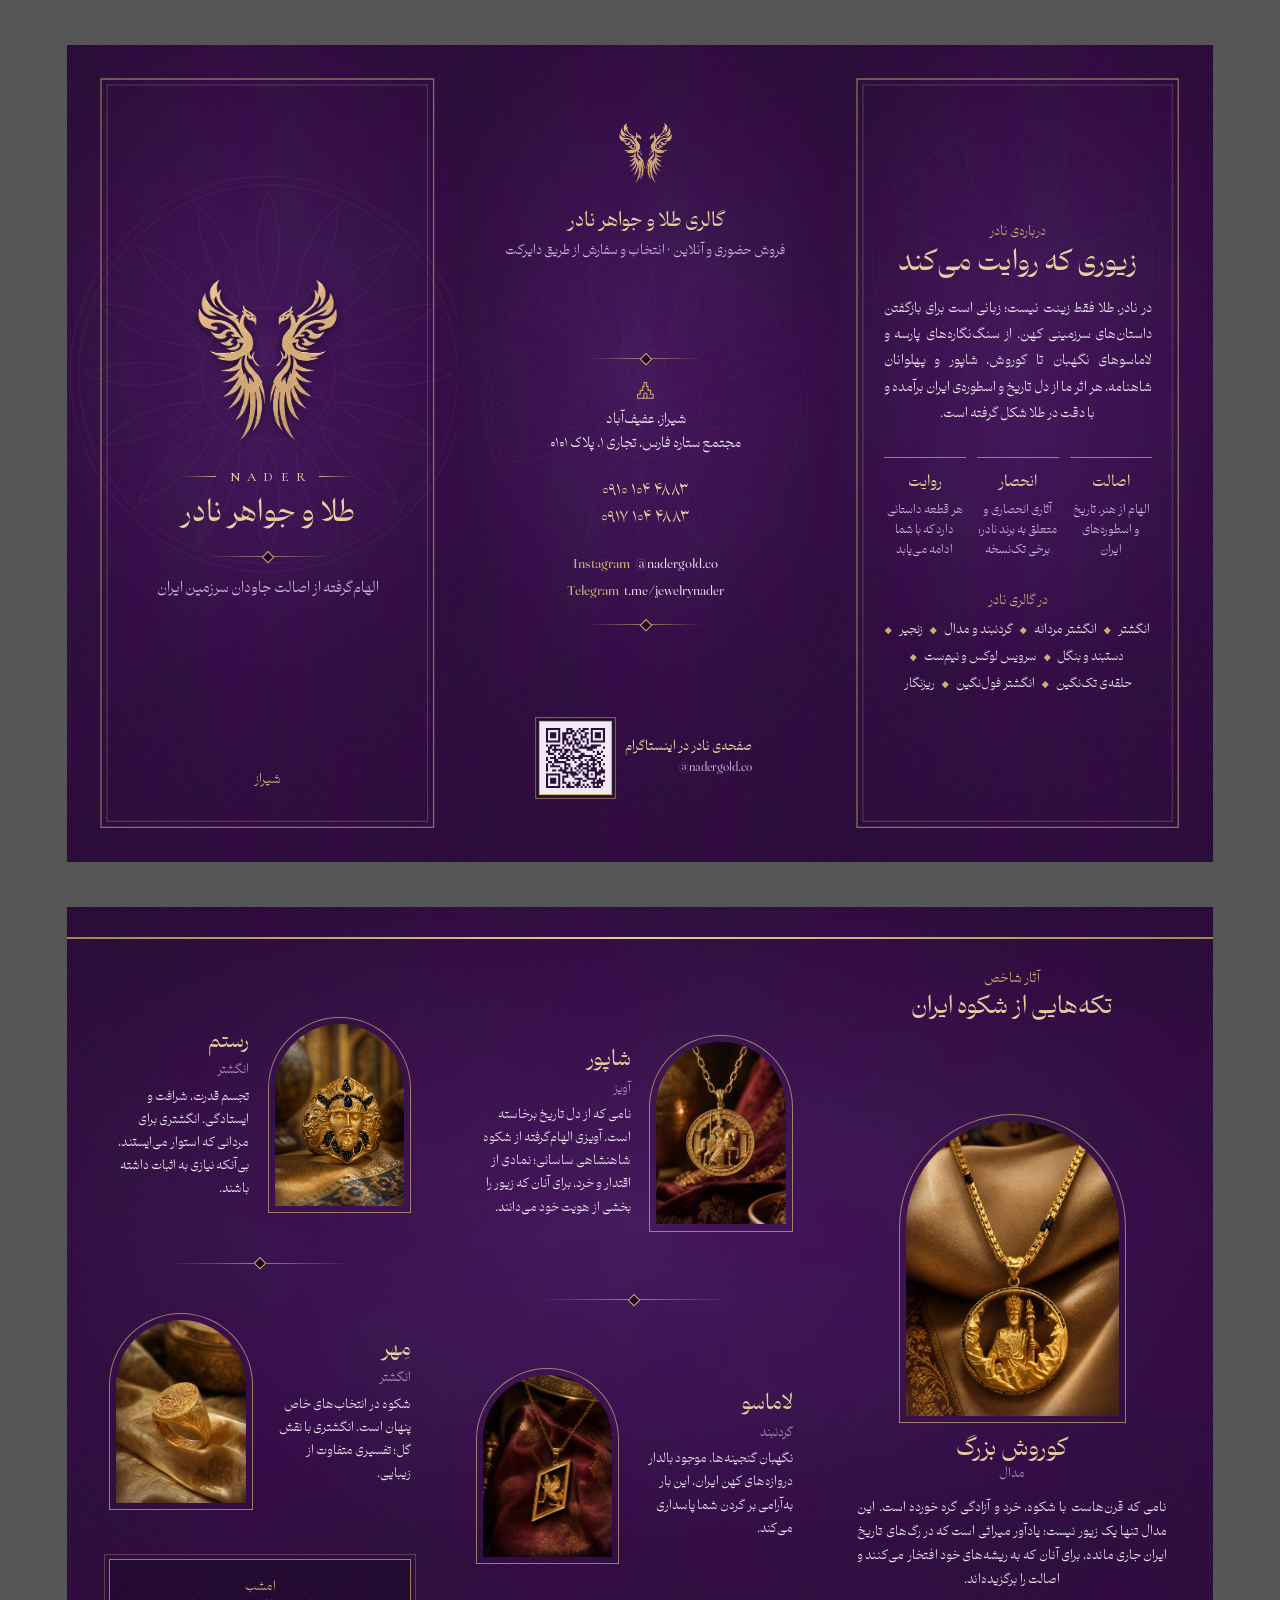
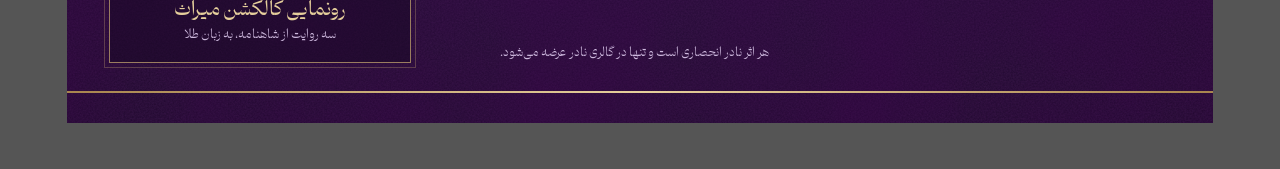
==== brand-brochure/brand.html @ 566d72b9 "Purple brand brochure: A4 tri-fold introducing Nader, its approach and signature pieces Co-Authored-" ====
<!doctype html>
<html lang="fa" dir="rtl">
<head>
<meta charset="utf-8">
<title>طلا و جواهر نادر — بروشور معرفی برند</title>
<!--
  Brand brochure · royal purple · tri-fold (roll fold) · A4 landscape 297 × 210 mm + 3 mm bleed.
  Panels (trim, left → right as the sheet lies on the table):
    OUTSIDE:  front cover 100 | back 100 | inner flap 97
    INSIDE:   panel ۳ 97      | panel ۲ 100 | panel ۱ 100
  Copy lives in content.js. Add ?guides to the URL to see trim / fold lines.
  Print rules baked in: Doran Regular/Medium only, nothing under 8.5 pt, hairlines ≥ 0.3 mm.
-->
<style>
  @font-face { font-family: "Doran"; src: url("../assets/fonts/Doran-Regular.woff2") format("woff2"); font-weight: 400; }
  @font-face { font-family: "Doran"; src: url("../assets/fonts/Doran-Medium.woff2") format("woff2"); font-weight: 500; }
  @font-face { font-family: "Cormorant"; src: url("../assets/fonts/Cormorant-Medium-subset.woff2") format("woff2"); font-weight: 500; }

  @page { size: 303mm 216mm; margin: 0; }

  :root {
    --b: 3mm;
    --plum-950: #150720;
    --plum-900: #1d0a2b;
    --plum-800: #2a1040;
    --lilac: #cdb8dd;
    --lilac-dim: #a893bb;
    --pearl: #f1e9f3;
    --gold: #cdae74;
    --gold-light: #e6cf9c;
    --gold-deep: #a8854e;
    --gold-line: rgba(205, 174, 116, .7);
  }
  * { box-sizing: border-box; margin: 0; padding: 0; }
  address { font-style: normal; }
  html, body { background: #555; }
  body { font-family: "Doran", sans-serif; font-weight: 400; color: var(--pearl); -webkit-print-color-adjust: exact; print-color-adjust: exact; }
  @media screen { body { display: grid; gap: 12mm; padding: 12mm; justify-content: center; } }

  .sheet { position: relative; width: 303mm; height: 216mm; overflow: hidden; break-after: page; }
  .sheet:last-child { break-after: auto; }
  .panel { position: absolute; top: 0; height: 216mm; overflow: hidden; }

  .velvet { background:
      radial-gradient(85% 60% at 50% 38%, rgba(120, 60, 160, .35), transparent 70%),
      radial-gradient(120% 90% at 50% 50%, var(--plum-800) 0%, var(--plum-900) 60%, var(--plum-950) 100%); }
  .grain { position: absolute; inset: 0; pointer-events: none; }
  .grain svg { display: block; width: 100%; height: 100%; }
  .watermark { position: absolute; pointer-events: none; background: var(--rosette) center / contain no-repeat; opacity: .07; }

  .latin { font-family: "Cormorant", serif; font-weight: 500; direction: ltr; letter-spacing: .55em; }
  .tracked { display: flex; align-items: center; justify-content: center; gap: 3.5mm; }
  .tracked span { margin-right: -.55em; }
  .tracked i { display: block; width: 9mm; height: .3mm; background: linear-gradient(90deg, transparent, var(--gold)); }
  .tracked i:last-child { background: linear-gradient(90deg, var(--gold), transparent); }
  .rule { position: relative; height: .3mm; background: linear-gradient(90deg, transparent, var(--gold-line), transparent); }
  .rule::after { content: ""; position: absolute; left: 50%; top: 50%; width: 1.8mm; height: 1.8mm; translate: -50% -50%; rotate: 45deg; border: .3mm solid var(--gold); background: var(--plum-900); }
  .eyebrow { font-size: 9.5pt; color: var(--gold); }
  .glyph { display: block; width: 5.5mm; height: 5.5mm; color: var(--gold); }
  .glyph svg { width: 100%; height: 100%; display: block; }
  .glyph svg * { stroke-width: 1.6; }

  .frame { position: absolute; pointer-events: none; }
  .frame svg { position: absolute; inset: 0; width: 100%; height: 100%; overflow: visible; }
  .frame rect { fill: none; vector-effect: non-scaling-stroke; }
  .frame .o { stroke: rgba(205, 174, 116, .6); stroke-width: 1.3; }
  .frame .i { stroke: rgba(205, 174, 116, .28); stroke-width: 1.1; }

  /* Persian arch photo frame */
  .arch { position: relative; padding: 1.6mm; border: .35mm solid var(--gold-line); border-radius: 999mm 999mm 2mm 2mm; }
  .arch .ph { position: relative; width: 100%; height: 100%; overflow: hidden; border-radius: 999mm 999mm 1mm 1mm; background: var(--plum-950); }
  .arch img { display: block; width: 100%; height: 100%; object-fit: cover; }
  .arch .ph::after { content: ""; position: absolute; inset: 0; box-shadow: inset 0 0 6mm rgba(21, 7, 32, .55); }

  /* OUTSIDE · cover */
  .p-cover { left: 0; width: 103mm; }
  .p-cover .frame { left: calc(var(--b) + 6mm); right: 6mm; top: calc(var(--b) + 6mm); bottom: calc(var(--b) + 6mm); }
  .p-cover .watermark { left: calc(var(--b) - 5mm); top: 32mm; width: 110mm; height: 110mm; }
  .cover-body { position: absolute; left: var(--b); width: 100mm; top: 0; bottom: 0; display: grid; justify-items: center; align-content: center; text-align: center; padding-bottom: 8mm; }
  .cover-logo { width: 40mm; filter: sepia(.1) saturate(.85) brightness(1.02) drop-shadow(0 .8mm 1.2mm rgba(0,0,0,.5)); }
  .cover-latin { font-size: 10pt; color: var(--gold-light); margin-top: 6mm; }
  .cover-house { font-weight: 500; font-size: 21pt; line-height: 1.4; color: var(--gold-light); margin-top: 2.5mm; }
  .cover-body .rule { width: 34mm; margin: 6mm 0 5mm; }
  .cover-tag { font-size: 10.5pt; line-height: 1.9; color: var(--lilac); max-width: 70mm; }
  .cover-city { position: absolute; bottom: calc(var(--b) + 16mm); left: var(--b); width: 100mm; text-align: center; font-size: 9.5pt; color: var(--gold); }

  /* OUTSIDE · back (contact) */
  .p-back { left: 103mm; width: 100mm; }
  .p-back .watermark { left: 5mm; top: 50mm; width: 90mm; height: 90mm; opacity: .05; }
  .back-body { position: absolute; inset: calc(var(--b) + 17mm) 12mm calc(var(--b) + 15mm); display: grid; grid-template-rows: auto 1fr auto; justify-items: center; text-align: center; }
  .back-logo { width: 15mm; filter: sepia(.1) saturate(.85); }
  .back-title { font-weight: 500; font-size: 14pt; color: var(--gold-light); margin-top: 3mm; }
  .back-note { font-size: 9.5pt; color: var(--lilac); margin-top: 1mm; }
  .back-info { align-self: center; display: grid; gap: 5.5mm; justify-items: center; width: 100%; }
  .back-info .rule { width: 30mm; }
  .info { display: grid; justify-items: center; gap: 1.8mm; }
  .info-lines { font-size: 10pt; line-height: 1.85; color: var(--pearl); }
  .info-lines span { display: block; }
  .phones { font-size: 12pt; font-weight: 500; color: var(--gold-light); line-height: 1.7; direction: ltr; unicode-bidi: isolate; }
  .phones span { display: block; }
  .handles { display: grid; gap: 1.2mm; font-size: 10pt; direction: ltr; color: var(--pearl); }
  .handles b { font-weight: 500; color: var(--gold); margin-right: 1.5mm; }
  .back-qr { display: grid; grid-template-columns: auto auto; align-items: center; gap: 3.5mm; }
  .qr-plate { width: 19mm; height: 19mm; padding: 1.6mm; background: var(--pearl); box-shadow: 0 0 0 .3mm var(--gold), 0 0 0 1mm var(--plum-900), 0 0 0 1.3mm rgba(205,174,116,.55); }
  .qr-plate img { width: 100%; height: 100%; display: block; }
  .qr-cap { font-size: 9pt; line-height: 1.8; color: var(--lilac); text-align: right; }
  .qr-cap b { display: block; font-weight: 500; font-size: 9.5pt; color: var(--gold-light); }

  /* OUTSIDE · inner flap (about) */
  .p-flap { left: 203mm; width: 100mm; }
  .p-flap .frame { left: 6mm; right: calc(var(--b) + 6mm); top: calc(var(--b) + 6mm); bottom: calc(var(--b) + 6mm); }
  .p-flap .watermark { left: 8mm; top: 18mm; width: 80mm; height: 80mm; opacity: .05; }
  .flap-body { position: absolute; left: 13mm; right: calc(var(--b) + 13mm); top: calc(var(--b) + 16mm); bottom: calc(var(--b) + 14mm); display: grid; align-content: center; gap: 8mm; text-align: center; justify-items: center; }
  .flap-title { font-weight: 500; font-size: 20pt; line-height: 1.4; color: var(--gold-light); margin-top: 1mm; }
  .flap-text { font-size: 9.6pt; line-height: 2.05; text-align: justify; text-align-last: center; color: var(--pearl); margin-top: 3.5mm; }
  .pillars { width: 100%; display: grid; grid-template-columns: repeat(3, 1fr); gap: 3mm; }
  .pillar { display: grid; justify-items: center; align-content: start; gap: 1.6mm; padding-top: 3mm; border-top: .3mm solid var(--gold-line); }
  .pillar b { font-weight: 500; font-size: 11pt; color: var(--gold-light); }
  .pillar span { font-size: 8.6pt; line-height: 1.75; color: var(--lilac); }
  .range-title { font-size: 9.5pt; color: var(--gold); margin-bottom: 2.5mm; }
  .range { display: flex; flex-wrap: wrap; justify-content: center; gap: 1.8mm 2.2mm; font-size: 9pt; color: var(--pearl); }
  .range span { display: inline-flex; align-items: center; gap: 2.2mm; }
  .range span:not(:last-child)::after { content: ""; width: 1.2mm; height: 1.2mm; rotate: 45deg; background: var(--gold); }

  /* INSIDE */
  .p1 { left: 200mm; width: 103mm; }
  .p2 { left: 100mm; width: 100mm; }
  .p3 { left: 0; width: 100mm; }
  .in-body { position: absolute; top: calc(var(--b) + 13mm); bottom: calc(var(--b) + 13mm); display: grid; }
  .p1 .in-body { left: 9mm; right: calc(var(--b) + 9mm); }
  .p2 .in-body { left: 8mm; right: 8mm; }
  .p3 .in-body { left: calc(var(--b) + 8mm); right: 9mm; }
  .inside-edge { position: absolute; left: 0; right: 0; height: .5mm; background: linear-gradient(90deg, var(--gold-deep), var(--gold-light) 50%, var(--gold-deep)); }

  .p1 .in-body { grid-template-rows: auto auto 1fr; justify-items: center; text-align: center; }
  .in-title { font-weight: 500; font-size: 17pt; line-height: 1.4; color: var(--gold-light); margin-top: 1mm; }
  .hero { display: grid; justify-items: center; align-content: center; gap: 3mm; }
  .hero .arch { width: 60mm; height: 82mm; margin-top: 5mm; }
  .p-name { font-weight: 500; font-size: 17pt; line-height: 1.3; color: var(--gold-light); }
  .p-type { font-size: 9pt; color: var(--lilac-dim); }
  .p-text { font-size: 9.3pt; line-height: 1.95; color: var(--pearl); text-align: justify; text-align-last: center; }

  .pair { grid-template-rows: 1fr auto 1fr auto; align-items: center; }
  .item { display: grid; grid-template-columns: 38mm 1fr; gap: 5mm; align-items: center; }
  .item.flip { grid-template-columns: 1fr 38mm; }
  .item.flip .arch { order: 2; }
  .item .arch { width: 38mm; height: 52mm; }
  .item .txt { display: grid; gap: 1.5mm; text-align: right; }
  .item .p-name { font-size: 15pt; }
  .item .p-text { text-align: right; text-align-last: right; font-size: 9.1pt; line-height: 1.9; }
  .pair > .rule { width: 60%; justify-self: center; }

  .closing { justify-self: center; text-align: center; font-size: 9pt; color: var(--lilac); padding-top: 3mm; }
  .teaser { justify-self: stretch; text-align: center; padding: 4.5mm 4mm; border: .35mm solid var(--gold-line); outline: .3mm solid rgba(205,174,116,.3); outline-offset: 1.2mm; background: rgba(21, 7, 32, .45); }
  .teaser .eyebrow { font-size: 9pt; }
  .teaser-title { font-weight: 500; font-size: 14pt; color: var(--gold-light); line-height: 1.5; }
  .teaser-sub { font-size: 9pt; color: var(--lilac); }

  .guides .sheet::after { content: ""; position: absolute; inset: var(--b); outline: .2mm dashed rgba(0,200,255,.8); z-index: 50; }
  .fold { display: none; }
  .guides .fold { display: block; position: absolute; top: 0; bottom: 0; border-left: .25mm dashed rgba(255,80,160,.9); z-index: 50; }
</style>
</head>
<body>

<!-- OUTSIDE -->
<section class="sheet">
  <div class="panel p-cover velvet">
    <div class="grain" data-grain></div>
    <div class="watermark"></div>
    <div class="frame" data-frame></div>
    <div class="cover-body">
      <img class="cover-logo" data-logo alt="نادر">
      <p class="cover-latin latin tracked"><i></i><span data-t="cover.latin"></span><i></i></p>
      <h1 class="cover-house" data-t="cover.house"></h1>
      <span class="rule"></span>
      <p class="cover-tag" data-t="cover.tagline"></p>
    </div>
    <p class="cover-city" data-t="cover.city"></p>
  </div>

  <div class="panel p-back velvet">
    <div class="grain" data-grain></div>
    <div class="watermark"></div>
    <div class="back-body">
      <div>
        <img class="back-logo" data-logo alt="">
        <p class="back-title" data-t="contact.title"></p>
        <p class="back-note"><span data-t="contact.note"></span> · <span data-t="contact.order"></span></p>
      </div>
      <div class="back-info">
        <span class="rule"></span>
        <div class="info"><span class="glyph" data-glyph="gate"></span><address class="info-lines" data-lines="contact.address"></address></div>
        <div class="info"><p class="phones" data-lines="contact.phones"></p></div>
        <div class="handles">
          <span><b>Instagram</b>@<span data-t="contact.instagram"></span></span>
          <span><b>Telegram</b><span data-t="contact.telegram"></span></span>
        </div>
        <span class="rule"></span>
      </div>
      <div class="back-qr">
        <p class="qr-cap"><b data-t="contact.qrCaption"></b><bdi dir="ltr">@<span data-t="contact.instagram"></span></bdi></p>
        <div class="qr-plate"><img src="img/qr-instagram.svg" alt="QR"></div>
      </div>
    </div>
  </div>

  <div class="panel p-flap velvet">
    <div class="grain" data-grain></div>
    <div class="watermark"></div>
    <div class="frame" data-frame></div>
    <div class="flap-body">
      <div>
        <p class="eyebrow" data-t="about.eyebrow"></p>
        <h2 class="flap-title" data-t="about.title"></h2>
        <p class="flap-text" data-t="about.text"></p>
      </div>
      <div class="pillars" data-pillars></div>
      <div>
        <p class="range-title" data-t="about.rangeTitle"></p>
        <p class="range" data-range></p>
      </div>
    </div>
  </div>

  <span class="fold" style="left: 103mm"></span><span class="fold" style="left: 203mm"></span>
</section>

<!-- INSIDE -->
<section class="sheet velvet">
  <div class="grain" data-grain></div>
  <div class="inside-edge" style="top: calc(var(--b) + 5mm)"></div>
  <div class="inside-edge" style="bottom: calc(var(--b) + 5mm)"></div>

  <div class="panel p1">
    <div class="in-body">
      <p class="eyebrow" data-t="inside.eyebrow"></p>
      <h2 class="in-title" data-t="inside.title"></h2>
      <div class="hero" data-hero="0"></div>
    </div>
  </div>

  <div class="panel p2">
    <div class="in-body pair">
      <div data-item="1"></div>
      <span class="rule"></span>
      <div data-item="2" data-flip></div>
      <p class="closing" data-t="inside.closing"></p>
    </div>
  </div>

  <div class="panel p3">
    <div class="in-body pair">
      <div data-item="3"></div>
      <span class="rule"></span>
      <div data-item="4" data-flip></div>
      <div class="teaser">
        <p class="eyebrow" data-t="inside.teaserEyebrow"></p>
        <p class="teaser-title" data-t="inside.teaser"></p>
        <p class="teaser-sub" data-t="inside.teaserSub"></p>
      </div>
    </div>
  </div>

  <span class="fold" style="left: 100mm"></span><span class="fold" style="left: 200mm"></span>
</section>

<script src="../js/config.js"></script>
<script src="../js/motifs.js"></script>
<script src="content.js"></script>
<script>
  const C = window.NADER_CONFIG, M = window.NADER_MOTIFS, B = window.BRAND;
  const $$ = (s, r = document) => [...r.querySelectorAll(s)];
  const get = (p) => p.split(".").reduce((a, k) => a && a[k], B);
  const svgURL = (svg) => `url("data:image/svg+xml,${encodeURIComponent(svg)}")`;
  if (location.search.includes("guides")) document.body.classList.add("guides");

  const arch = (p) => `<div class="arch"><div class="ph"><img src="${p.image}" alt="${p.name}"></div></div>`;
  $$("[data-hero]").forEach((el) => {
    const p = B.products[+el.dataset.hero];
    el.innerHTML = `${arch(p)}<div><p class="p-name">${p.name}</p><p class="p-type">${p.type}</p></div><p class="p-text">${p.text}</p>`;
  });
  $$("[data-item]").forEach((el) => {
    const p = B.products[+el.dataset.item];
    el.className = "item" + (el.hasAttribute("data-flip") ? " flip" : "");
    el.innerHTML = `${arch(p)}<div class="txt"><p class="p-name">${p.name}</p><p class="p-type">${p.type}</p><p class="p-text">${p.text}</p></div>`;
  });

  $$("[data-t]").forEach((el) => { el.textContent = get(el.dataset.t); });
  $$("[data-lines]").forEach((el) => { get(el.dataset.lines).forEach((l) => { const s = document.createElement("span"); s.textContent = l; el.appendChild(s); }); });
  $$("[data-pillars]").forEach((el) => { el.innerHTML = B.about.pillars.map((p) => `<div class="pillar"><b>${p.t}</b><span>${p.d}</span></div>`).join(""); });
  $$("[data-range]").forEach((el) => { el.innerHTML = B.about.range.map((r) => `<span>${r}</span>`).join(""); });
  $$("[data-logo]").forEach((el) => { el.src = "../" + C.assets.logo; });
  $$("[data-glyph]").forEach((el) => { el.innerHTML = M.glyphs[el.dataset.glyph]; });
  document.documentElement.style.setProperty("--rosette", svgURL(M.doorArt()));

  const grain = `<svg xmlns="http://www.w3.org/2000/svg" preserveAspectRatio="none" viewBox="0 0 800 600">
    <filter id="g"><feTurbulence type="fractalNoise" baseFrequency=".85" numOctaves="3" seed="5"/>
    <feColorMatrix values="0 0 0 0 .08  0 0 0 0 .02  0 0 0 0 .12  0 0 0 .45 0"/></filter>
    <rect width="800" height="600" filter="url(#g)"/>
    <filter id="m"><feTurbulence type="fractalNoise" baseFrequency=".01" numOctaves="4" seed="9"/>
    <feColorMatrix values="0 0 0 0 .05  0 0 0 0 0  0 0 0 0 .08  0 0 0 .5 0"/></filter>
    <rect width="800" height="600" filter="url(#m)"/></svg>`;
  $$("[data-grain]").forEach((el) => { el.innerHTML = grain; });

  $$("[data-frame]").forEach((el) => {
    const { width: w, height: h } = el.getBoundingClientRect(); const i = 6;
    el.innerHTML = `<svg viewBox="0 0 ${w} ${h}"><rect class="o" x="0" y="0" width="${w}" height="${h}"/><rect class="i" x="${i}" y="${i}" width="${w - 2 * i}" height="${h - 2 * i}"/></svg>`;
  });
</script>
</body>
</html>
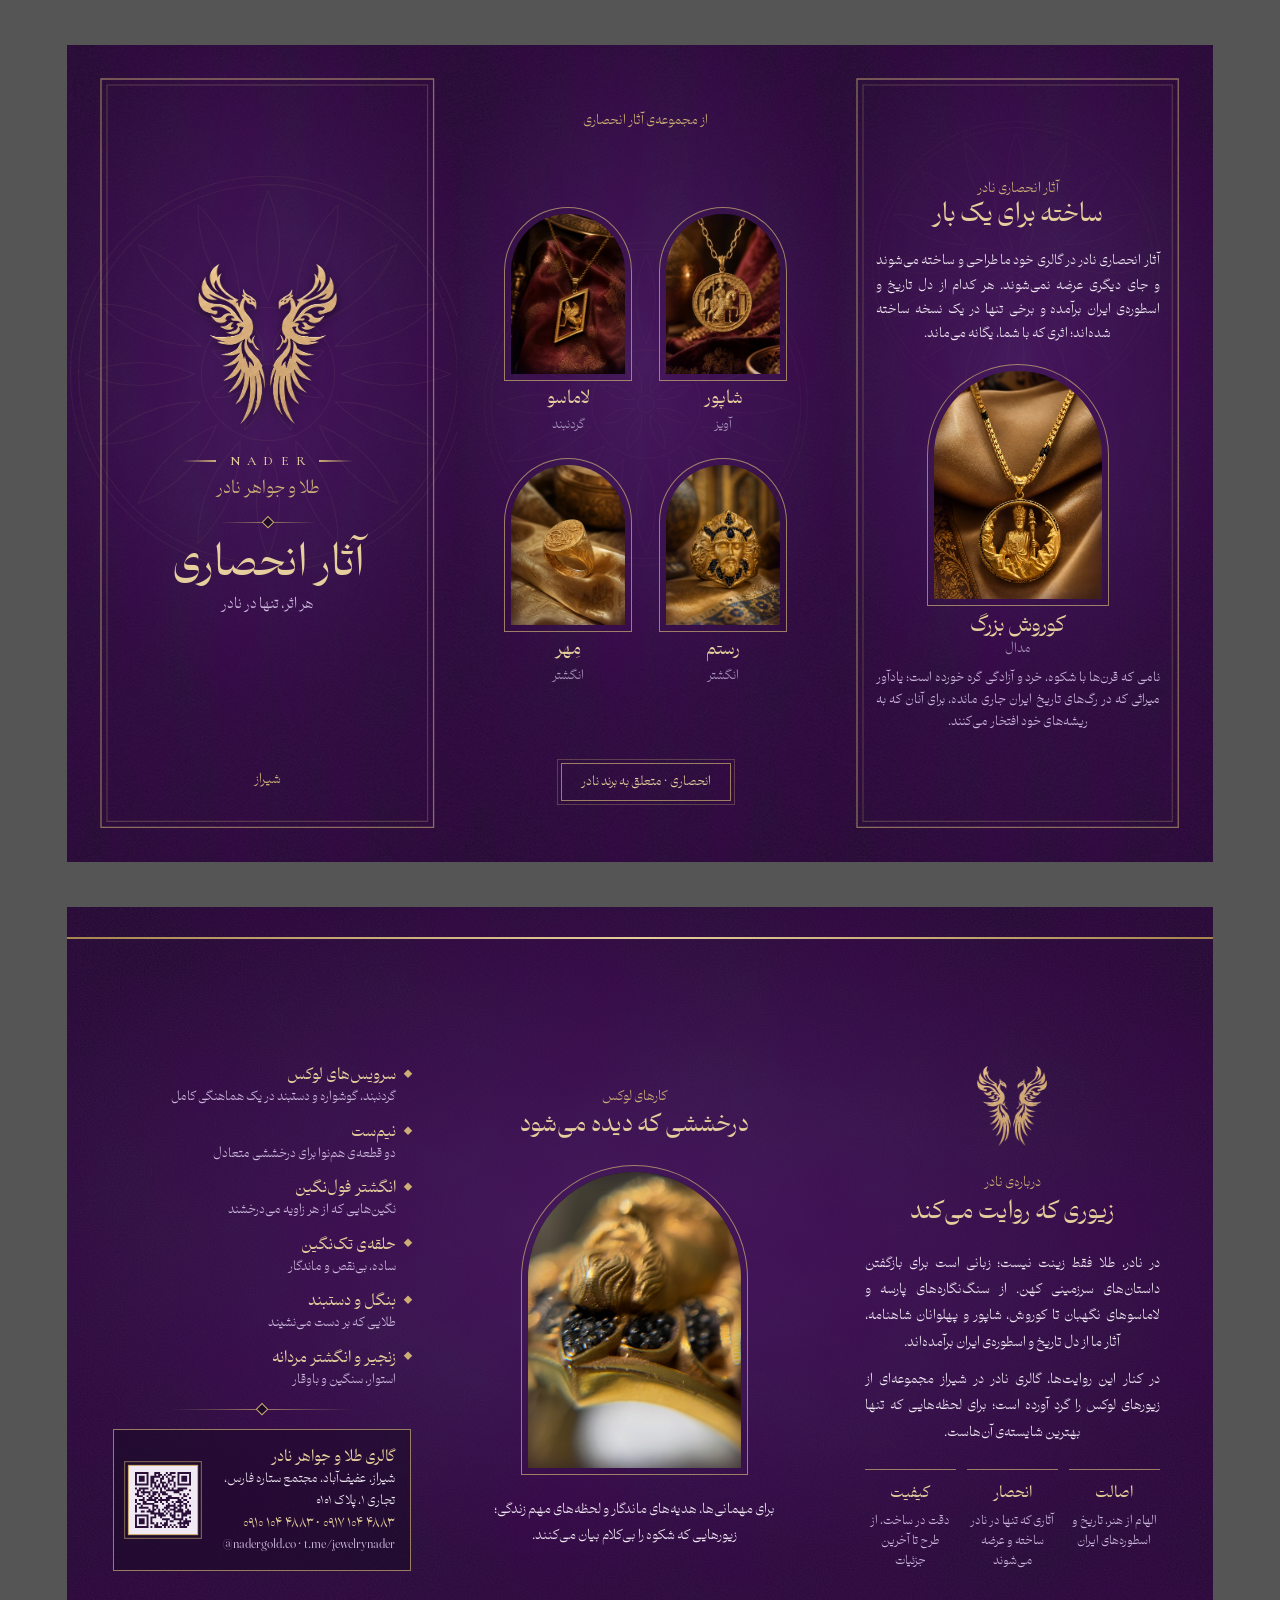
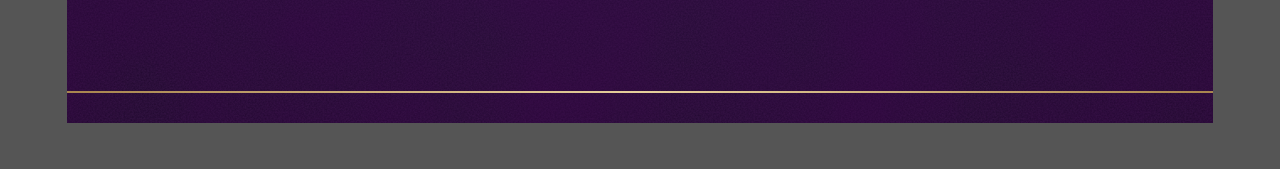
==== commit 86ddc383: "Brand brochure: side 1 = exclusive pieces, side 2 = brand story + luxury range Co-Authored-By: Claud" ====
--- a/brand-brochure/brand.html
+++ b/brand-brochure/brand.html
@@ -159,12 +159,54 @@
   .guides .sheet::after { content: ""; position: absolute; inset: var(--b); outline: .2mm dashed rgba(0,200,255,.8); z-index: 50; }
   .fold { display: none; }
   .guides .fold { display: block; position: absolute; top: 0; bottom: 0; border-left: .25mm dashed rgba(255,80,160,.9); z-index: 50; }
+
+  /* ======== v2 layout: side 1 exclusive · side 2 brand + luxury ======== */
+  .cover-title { font-weight: 500; font-size: 30pt; line-height: 1.35; color: var(--gold-light); }
+  .cover-house2 { font-size: 12.5pt; color: var(--gold); margin-top: 1.5mm; }
+  .cover-body .rule.small { width: 26mm; margin: 5mm 0 4mm; }
+
+  .p-grid .body { position: absolute; inset: calc(var(--b) + 14mm) 10mm calc(var(--b) + 13mm); display: grid; grid-template-rows: auto 1fr auto; justify-items: center; text-align: center; gap: 5mm; }
+  .grid4 { display: grid; grid-template-columns: 1fr 1fr; gap: 6mm 7mm; align-content: center; }
+  .cell { display: grid; justify-items: center; gap: 1.2mm; }
+  .cell .arch { width: 34mm; height: 46mm; }
+  .cell .p-name { font-size: 12.5pt; margin-top: 1mm; }
+  .badge { font-size: 9pt; color: var(--gold-light); padding: 2.2mm 5mm; border: .35mm solid var(--gold-line); outline: .3mm solid rgba(205,174,116,.3); outline-offset: 1mm; }
+
+  .p-ex .body { position: absolute; left: 11mm; right: calc(var(--b) + 11mm); top: calc(var(--b) + 14mm); bottom: calc(var(--b) + 13mm); display: grid; align-content: center; justify-items: center; text-align: center; gap: 4.5mm; }
+  .p-ex .arch { width: 48mm; height: 64mm; }
+  .ex-title { font-weight: 500; font-size: 18pt; line-height: 1.4; color: var(--gold-light); }
+  .ex-text { font-size: 9.4pt; line-height: 1.95; text-align: justify; text-align-last: center; color: var(--pearl); }
+  .p-ex .p-name { font-size: 15pt; }
+  .p-ex .p-text { font-size: 9pt; line-height: 1.85; color: var(--lilac); }
+
+  .p-about .body, .p-lux .body, .p-lux2 .body { position: absolute; top: calc(var(--b) + 14mm); bottom: calc(var(--b) + 13mm); display: grid; align-content: center; justify-items: center; text-align: center; gap: 6mm; }
+  .p-about .body { left: 11mm; right: calc(var(--b) + 11mm); }
+  .p-lux .body { left: 9mm; right: 9mm; }
+  .p-lux2 .body { left: calc(var(--b) + 9mm); right: 9mm; gap: 5mm; }
+  .about-logo { width: 20mm; filter: sepia(.1) saturate(.85); }
+  .about-text { display: grid; gap: 3mm; font-size: 9.6pt; line-height: 2.05; text-align: justify; text-align-last: center; color: var(--pearl); }
+  .lux-pics { display: grid; grid-auto-flow: column; gap: 5mm; }
+  .lux-pics .arch { width: 60mm; height: 82mm; }
+  .lux-pics .arch img { object-position: 50% 60%; }
+  .lux-text { font-size: 9.6pt; line-height: 2; color: var(--pearl); }
+  .lux-list { width: 100%; display: grid; gap: 3.2mm; }
+  .lux-list li { list-style: none; display: grid; grid-template-columns: auto 1fr; align-items: baseline; gap: 2.5mm; text-align: right; }
+  .lux-list li::before { content: ""; width: 1.6mm; height: 1.6mm; rotate: 45deg; background: var(--gold); translate: 0 -.6mm; }
+  .lux-list b { display: block; font-weight: 500; font-size: 11pt; color: var(--gold-light); }
+  .lux-list span { display: block; font-size: 9pt; color: var(--lilac); line-height: 1.7; }
+  .contact-box { width: 100%; display: grid; grid-template-columns: 1fr auto; gap: 4mm; align-items: center; padding: 4mm; border: .35mm solid var(--gold-line); background: rgba(21, 7, 32, .45); text-align: right; }
+  .contact-box .ct { font-weight: 500; font-size: 11pt; color: var(--gold-light); }
+  .contact-box .ln { font-size: 9pt; line-height: 1.8; color: var(--pearl); }
+  .contact-box .ph { font-size: 10pt; font-weight: 500; color: var(--gold-light); direction: ltr; unicode-bidi: isolate; display: block; text-align: right; }
+  .contact-box .hd { font-size: 9pt; color: var(--lilac); direction: ltr; unicode-bidi: isolate; display: block; text-align: right; }
+  .contact-box .qr-plate { width: 18mm; height: 18mm; }
 </style>
 </head>
 <body>
 
-<!-- OUTSIDE -->
+<!-- ================= SIDE 1 · OUTSIDE · exclusive ================= -->
 <section class="sheet">
+  <!-- front cover -->
   <div class="panel p-cover velvet">
     <div class="grain" data-grain></div>
     <div class="watermark"></div>
@@ -172,92 +214,87 @@
     <div class="cover-body">
       <img class="cover-logo" data-logo alt="نادر">
       <p class="cover-latin latin tracked"><i></i><span data-t="cover.latin"></span><i></i></p>
-      <h1 class="cover-house" data-t="cover.house"></h1>
-      <span class="rule"></span>
+      <p class="cover-house2" data-t="cover.house"></p>
+      <span class="rule small"></span>
+      <h1 class="cover-title" data-t="cover.title"></h1>
       <p class="cover-tag" data-t="cover.tagline"></p>
     </div>
     <p class="cover-city" data-t="cover.city"></p>
   </div>
 
-  <div class="panel p-back velvet">
+  <!-- back: four exclusive pieces -->
+  <div class="panel p-back p-grid velvet">
     <div class="grain" data-grain></div>
     <div class="watermark"></div>
-    <div class="back-body">
-      <div>
-        <img class="back-logo" data-logo alt="">
-        <p class="back-title" data-t="contact.title"></p>
-        <p class="back-note"><span data-t="contact.note"></span> · <span data-t="contact.order"></span></p>
-      </div>
-      <div class="back-info">
-        <span class="rule"></span>
-        <div class="info"><span class="glyph" data-glyph="gate"></span><address class="info-lines" data-lines="contact.address"></address></div>
-        <div class="info"><p class="phones" data-lines="contact.phones"></p></div>
-        <div class="handles">
-          <span><b>Instagram</b>@<span data-t="contact.instagram"></span></span>
-          <span><b>Telegram</b><span data-t="contact.telegram"></span></span>
-        </div>
-        <span class="rule"></span>
-      </div>
-      <div class="back-qr">
-        <p class="qr-cap"><b data-t="contact.qrCaption"></b><bdi dir="ltr">@<span data-t="contact.instagram"></span></bdi></p>
-        <div class="qr-plate"><img src="img/qr-instagram.svg" alt="QR"></div>
-      </div>
-    </div>
-  </div>
-
-  <div class="panel p-flap velvet">
+    <div class="body">
+      <p class="eyebrow" data-t="exclusive.gridTitle"></p>
+      <div class="grid4" data-grid></div>
+      <p class="badge" data-t="exclusive.badge"></p>
+    </div>
+  </div>
+
+  <!-- inner flap: exclusive intro + hero -->
+  <div class="panel p-flap p-ex velvet">
     <div class="grain" data-grain></div>
     <div class="watermark"></div>
     <div class="frame" data-frame></div>
-    <div class="flap-body">
+    <div class="body">
       <div>
-        <p class="eyebrow" data-t="about.eyebrow"></p>
-        <h2 class="flap-title" data-t="about.title"></h2>
-        <p class="flap-text" data-t="about.text"></p>
+        <p class="eyebrow" data-t="exclusive.eyebrow"></p>
+        <h2 class="ex-title" data-t="exclusive.title"></h2>
       </div>
-      <div class="pillars" data-pillars></div>
-      <div>
-        <p class="range-title" data-t="about.rangeTitle"></p>
-        <p class="range" data-range></p>
-      </div>
+      <p class="ex-text" data-t="exclusive.text"></p>
+      <div data-hero="0" style="display:grid;justify-items:center;gap:2mm"></div>
     </div>
   </div>
 
   <span class="fold" style="left: 103mm"></span><span class="fold" style="left: 203mm"></span>
 </section>
 
-<!-- INSIDE -->
+<!-- ================= SIDE 2 · INSIDE · brand + luxury ================= -->
 <section class="sheet velvet">
   <div class="grain" data-grain></div>
   <div class="inside-edge" style="top: calc(var(--b) + 5mm)"></div>
   <div class="inside-edge" style="bottom: calc(var(--b) + 5mm)"></div>
 
-  <div class="panel p1">
-    <div class="in-body">
-      <p class="eyebrow" data-t="inside.eyebrow"></p>
-      <h2 class="in-title" data-t="inside.title"></h2>
-      <div class="hero" data-hero="0"></div>
-    </div>
-  </div>
-
-  <div class="panel p2">
-    <div class="in-body pair">
-      <div data-item="1"></div>
-      <span class="rule"></span>
-      <div data-item="2" data-flip></div>
-      <p class="closing" data-t="inside.closing"></p>
-    </div>
-  </div>
-
-  <div class="panel p3">
-    <div class="in-body pair">
-      <div data-item="3"></div>
-      <span class="rule"></span>
-      <div data-item="4" data-flip></div>
-      <div class="teaser">
-        <p class="eyebrow" data-t="inside.teaserEyebrow"></p>
-        <p class="teaser-title" data-t="inside.teaser"></p>
-        <p class="teaser-sub" data-t="inside.teaserSub"></p>
+  <!-- ۱ · about the brand -->
+  <div class="panel p1 p-about">
+    <div class="body">
+      <img class="about-logo" data-logo alt="">
+      <div>
+        <p class="eyebrow" data-t="about.eyebrow"></p>
+        <h2 class="in-title" data-t="about.title"></h2>
+      </div>
+      <div class="about-text" data-paras="about.text"></div>
+      <div class="pillars" data-pillars></div>
+    </div>
+  </div>
+
+  <!-- ۲ · luxury -->
+  <div class="panel p2 p-lux">
+    <div class="body">
+      <div>
+        <p class="eyebrow" data-t="luxury.eyebrow"></p>
+        <h2 class="in-title" data-t="luxury.title"></h2>
+      </div>
+      <div class="lux-pics" data-luxpics></div>
+      <p class="lux-text" data-t="luxury.text"></p>
+    </div>
+  </div>
+
+  <!-- ۳ · luxury range + contact -->
+  <div class="panel p3 p-lux2">
+    <div class="body">
+      <ul class="lux-list" data-luxlist></ul>
+      <span class="rule" style="width:60%"></span>
+      <div class="contact-box">
+        <div>
+          <p class="ct" data-t="contact.title"></p>
+          <p class="ln" data-lines-inline="contact.address"></p>
+          <span class="ph" data-phones></span>
+          <span class="hd">@<span data-t="contact.instagram"></span> · <span data-t="contact.telegram"></span></span>
+        </div>
+        <div class="qr-plate"><img src="img/qr-instagram.svg" alt="QR"></div>
       </div>
     </div>
   </div>
@@ -275,23 +312,24 @@
   const svgURL = (svg) => `url("data:image/svg+xml,${encodeURIComponent(svg)}")`;
   if (location.search.includes("guides")) document.body.classList.add("guides");
 
-  const arch = (p) => `<div class="arch"><div class="ph"><img src="${p.image}" alt="${p.name}"></div></div>`;
+  const arch = (src, alt = "") => `<div class="arch"><div class="ph"><img src="${src}" alt="${alt}"></div></div>`;
+
   $$("[data-hero]").forEach((el) => {
     const p = B.products[+el.dataset.hero];
-    el.innerHTML = `${arch(p)}<div><p class="p-name">${p.name}</p><p class="p-type">${p.type}</p></div><p class="p-text">${p.text}</p>`;
+    el.innerHTML = `${arch(p.image, p.name)}<div><p class="p-name">${p.name}</p><p class="p-type">${p.type}</p></div><p class="p-text">${p.text}</p>`;
   });
-  $$("[data-item]").forEach((el) => {
-    const p = B.products[+el.dataset.item];
-    el.className = "item" + (el.hasAttribute("data-flip") ? " flip" : "");
-    el.innerHTML = `${arch(p)}<div class="txt"><p class="p-name">${p.name}</p><p class="p-type">${p.type}</p><p class="p-text">${p.text}</p></div>`;
+  $$("[data-grid]").forEach((el) => {
+    el.innerHTML = B.products.slice(1).map((p) => `<div class="cell">${arch(p.image, p.name)}<p class="p-name">${p.name}</p><p class="p-type">${p.type}</p></div>`).join("");
   });
+  $$("[data-luxpics]").forEach((el) => { el.innerHTML = B.luxury.images.map((src) => arch(src)).join(""); });
+  $$("[data-luxlist]").forEach((el) => { el.innerHTML = B.luxury.items.map((i) => `<li><div><b>${i.t}</b><span>${i.d}</span></div></li>`).join(""); });
 
   $$("[data-t]").forEach((el) => { el.textContent = get(el.dataset.t); });
-  $$("[data-lines]").forEach((el) => { get(el.dataset.lines).forEach((l) => { const s = document.createElement("span"); s.textContent = l; el.appendChild(s); }); });
+  $$("[data-paras]").forEach((el) => { el.innerHTML = get(el.dataset.paras).map((t) => `<p>${t}</p>`).join(""); });
+  $$("[data-lines-inline]").forEach((el) => { el.textContent = get(el.dataset.linesInline).join("، "); });
+  $$("[data-phones]").forEach((el) => { el.textContent = B.contact.phones.join("   ·   "); });
   $$("[data-pillars]").forEach((el) => { el.innerHTML = B.about.pillars.map((p) => `<div class="pillar"><b>${p.t}</b><span>${p.d}</span></div>`).join(""); });
-  $$("[data-range]").forEach((el) => { el.innerHTML = B.about.range.map((r) => `<span>${r}</span>`).join(""); });
   $$("[data-logo]").forEach((el) => { el.src = "../" + C.assets.logo; });
-  $$("[data-glyph]").forEach((el) => { el.innerHTML = M.glyphs[el.dataset.glyph]; });
   document.documentElement.style.setProperty("--rosette", svgURL(M.doorArt()));
 
   const grain = `<svg xmlns="http://www.w3.org/2000/svg" preserveAspectRatio="none" viewBox="0 0 800 600">
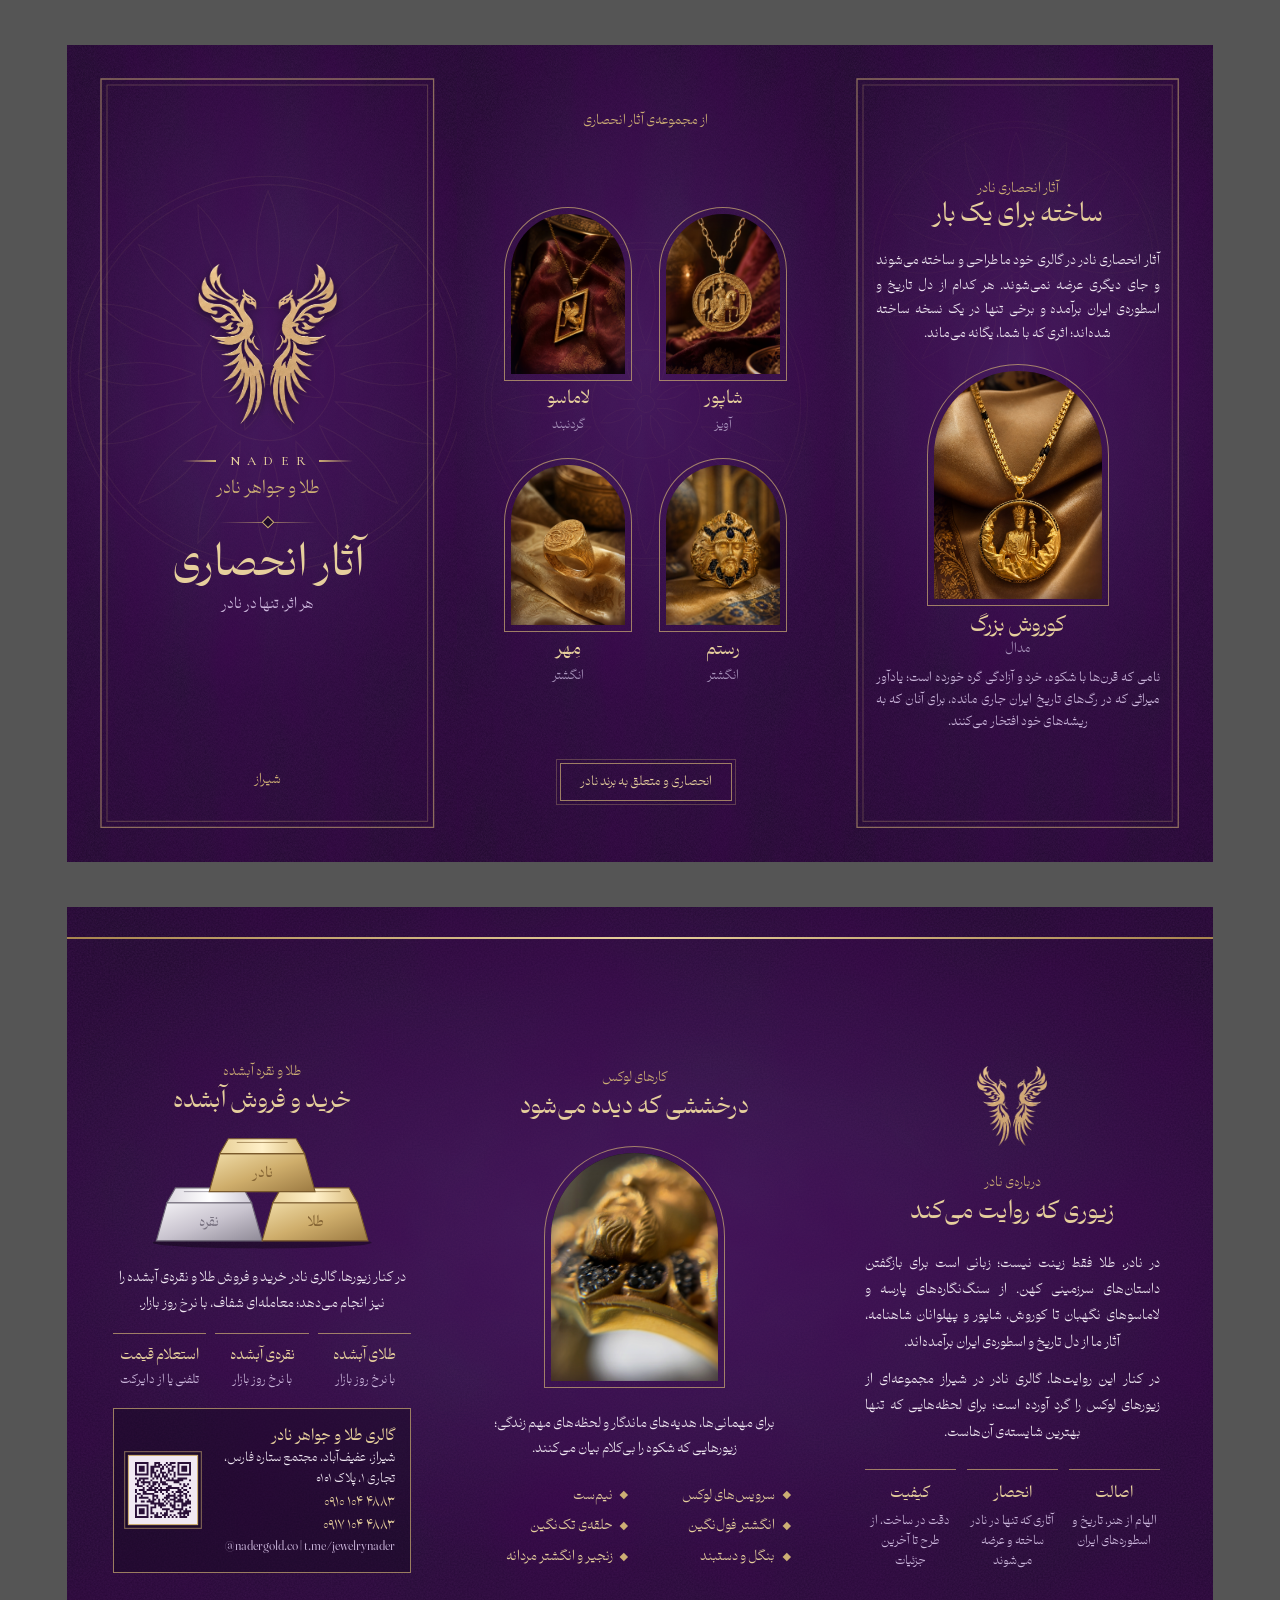
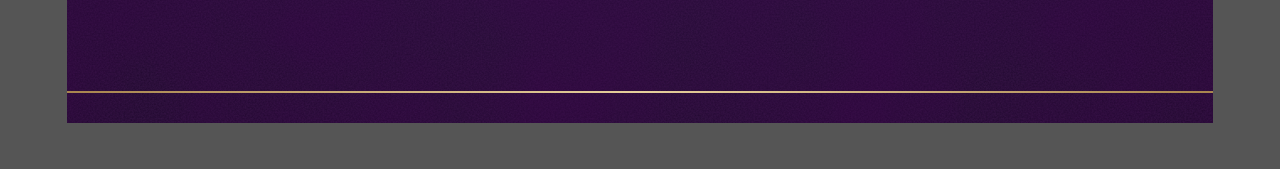
==== commit 1aedc4ad: "Brand brochure: add melted gold & silver trading section; drop ambiguous dot separators Co-Authored-" ====
--- a/brand-brochure/brand.html
+++ b/brand-brochure/brand.html
@@ -182,11 +182,20 @@
   .p-about .body, .p-lux .body, .p-lux2 .body { position: absolute; top: calc(var(--b) + 14mm); bottom: calc(var(--b) + 13mm); display: grid; align-content: center; justify-items: center; text-align: center; gap: 6mm; }
   .p-about .body { left: 11mm; right: calc(var(--b) + 11mm); }
   .p-lux .body { left: 9mm; right: 9mm; }
-  .p-lux2 .body { left: calc(var(--b) + 9mm); right: 9mm; gap: 5mm; }
+  .p-lux2 .body { left: calc(var(--b) + 9mm); right: 9mm; gap: 4.5mm; }
   .about-logo { width: 20mm; filter: sepia(.1) saturate(.85); }
   .about-text { display: grid; gap: 3mm; font-size: 9.6pt; line-height: 2.05; text-align: justify; text-align-last: center; color: var(--pearl); }
   .lux-pics { display: grid; grid-auto-flow: column; gap: 5mm; }
-  .lux-pics .arch { width: 60mm; height: 82mm; }
+  .lux-pics .arch { width: 48mm; height: 64mm; }
+  .lux-names { width: 100%; display: grid; grid-template-columns: 1fr 1fr; gap: 2.6mm 4mm; text-align: right; }
+  .lux-names li { list-style: none; display: flex; align-items: center; gap: 2.2mm; font-size: 9.6pt; color: var(--gold-light); }
+  .lux-names li::before { content: ""; flex: none; width: 1.5mm; height: 1.5mm; rotate: 45deg; background: var(--gold); }
+  .ingots { width: 62mm; height: 30mm; }
+  .ingots svg { width: 100%; height: 100%; display: block; overflow: visible; }
+  .bullion-list { width: 100%; display: grid; grid-template-columns: repeat(3, 1fr); gap: 2.5mm; }
+  .bullion-list li { list-style: none; display: grid; gap: 1mm; justify-items: center; text-align: center; padding-top: 2.6mm; border-top: .3mm solid var(--gold-line); }
+  .bullion-list b { font-weight: 500; font-size: 10.5pt; color: var(--gold-light); }
+  .bullion-list span { font-size: 8.8pt; line-height: 1.7; color: var(--lilac); }
   .lux-pics .arch img { object-position: 50% 60%; }
   .lux-text { font-size: 9.6pt; line-height: 2; color: var(--pearl); }
   .lux-list { width: 100%; display: grid; gap: 3.2mm; }
@@ -279,20 +288,26 @@
       </div>
       <div class="lux-pics" data-luxpics></div>
       <p class="lux-text" data-t="luxury.text"></p>
-    </div>
-  </div>
-
-  <!-- ۳ · luxury range + contact -->
+      <ul class="lux-names" data-luxnames></ul>
+    </div>
+  </div>
+
+  <!-- ۳ · melted gold & silver + contact -->
   <div class="panel p3 p-lux2">
     <div class="body">
-      <ul class="lux-list" data-luxlist></ul>
-      <span class="rule" style="width:60%"></span>
+      <div>
+        <p class="eyebrow" data-t="bullion.eyebrow"></p>
+        <h2 class="in-title" data-t="bullion.title"></h2>
+      </div>
+      <div class="ingots" data-ingots></div>
+      <p class="lux-text" data-t="bullion.text"></p>
+      <ul class="bullion-list" data-bullion></ul>
       <div class="contact-box">
         <div>
           <p class="ct" data-t="contact.title"></p>
           <p class="ln" data-lines-inline="contact.address"></p>
           <span class="ph" data-phones></span>
-          <span class="hd">@<span data-t="contact.instagram"></span> · <span data-t="contact.telegram"></span></span>
+          <span class="hd">@<span data-t="contact.instagram"></span>  |  <span data-t="contact.telegram"></span></span>
         </div>
         <div class="qr-plate"><img src="img/qr-instagram.svg" alt="QR"></div>
       </div>
@@ -322,12 +337,36 @@
     el.innerHTML = B.products.slice(1).map((p) => `<div class="cell">${arch(p.image, p.name)}<p class="p-name">${p.name}</p><p class="p-type">${p.type}</p></div>`).join("");
   });
   $$("[data-luxpics]").forEach((el) => { el.innerHTML = B.luxury.images.map((src) => arch(src)).join(""); });
+  $$("[data-luxnames]").forEach((el) => { el.innerHTML = B.luxury.items.map((i) => `<li>${i.t}</li>`).join(""); });
+  $$("[data-bullion]").forEach((el) => { el.innerHTML = B.bullion.items.map((i) => `<li><b>${i.t}</b><span>${i.d}</span></li>`).join(""); });
+  // two gold bars and a silver bar, drawn as engraved ingots
+  const ingot = (x, y, w, h, top, side, face, edge, label) => `
+    <g transform="translate(${x} ${y})">
+      <path d="M0 ${h} L${w * .1} ${h * .28} L${w * .9} ${h * .28} L${w} ${h} Z" fill="${face}" stroke="${edge}" stroke-width=".6"/>
+      <path d="M${w * .1} ${h * .28} L${w * .18} 0 L${w * .82} 0 L${w * .9} ${h * .28} Z" fill="${top}" stroke="${edge}" stroke-width=".6"/>
+      <path d="M${w * .26} ${h * .07} H${w * .74}" stroke="${edge}" stroke-width=".5" opacity=".6"/>
+      <text x="${w / 2}" y="${h * .72}" text-anchor="middle" font-family="Doran" font-weight="500" font-size="${h * .26}" fill="${edge}" opacity=".85">${label}</text>
+    </g>`;
+  $$("[data-ingots]").forEach((el) => {
+    el.innerHTML = `<svg viewBox="0 0 124 60">
+      <defs>
+        <linearGradient id="gf" x1="0" y1="0" x2="1" y2="1"><stop offset="0" stop-color="#f0dca8"/><stop offset=".5" stop-color="#cfae6c"/><stop offset="1" stop-color="#9c7a42"/></linearGradient>
+        <linearGradient id="gt" x1="0" y1="0" x2="1" y2="0"><stop offset="0" stop-color="#e8d098"/><stop offset=".5" stop-color="#fff0c8"/><stop offset="1" stop-color="#d9bb7c"/></linearGradient>
+        <linearGradient id="sf" x1="0" y1="0" x2="1" y2="1"><stop offset="0" stop-color="#f4f2f6"/><stop offset=".5" stop-color="#c9c4cf"/><stop offset="1" stop-color="#8f8a97"/></linearGradient>
+        <linearGradient id="st" x1="0" y1="0" x2="1" y2="0"><stop offset="0" stop-color="#dcd8e0"/><stop offset=".5" stop-color="#ffffff"/><stop offset="1" stop-color="#cfcad6"/></linearGradient>
+      </defs>
+      <ellipse cx="62" cy="57" rx="58" ry="3" fill="#000" opacity=".35"/>
+      ${ingot(6, 28, 56, 28, "url(#st)", "", "url(#sf)", "#6d6776", "نقره")}
+      ${ingot(62, 28, 56, 28, "url(#gt)", "", "url(#gf)", "#7a5a2c", "طلا")}
+      ${ingot(34, 2, 56, 28, "url(#gt)", "", "url(#gf)", "#7a5a2c", "نادر")}
+    </svg>`;
+  });
   $$("[data-luxlist]").forEach((el) => { el.innerHTML = B.luxury.items.map((i) => `<li><div><b>${i.t}</b><span>${i.d}</span></div></li>`).join(""); });
 
   $$("[data-t]").forEach((el) => { el.textContent = get(el.dataset.t); });
   $$("[data-paras]").forEach((el) => { el.innerHTML = get(el.dataset.paras).map((t) => `<p>${t}</p>`).join(""); });
   $$("[data-lines-inline]").forEach((el) => { el.textContent = get(el.dataset.linesInline).join("، "); });
-  $$("[data-phones]").forEach((el) => { el.textContent = B.contact.phones.join("   ·   "); });
+  $$("[data-phones]").forEach((el) => { el.innerHTML = B.contact.phones.map((n) => `<span style="display:block">${n}</span>`).join(""); });
   $$("[data-pillars]").forEach((el) => { el.innerHTML = B.about.pillars.map((p) => `<div class="pillar"><b>${p.t}</b><span>${p.d}</span></div>`).join(""); });
   $$("[data-logo]").forEach((el) => { el.src = "../" + C.assets.logo; });
   document.documentElement.style.setProperty("--rosette", svgURL(M.doorArt()));
